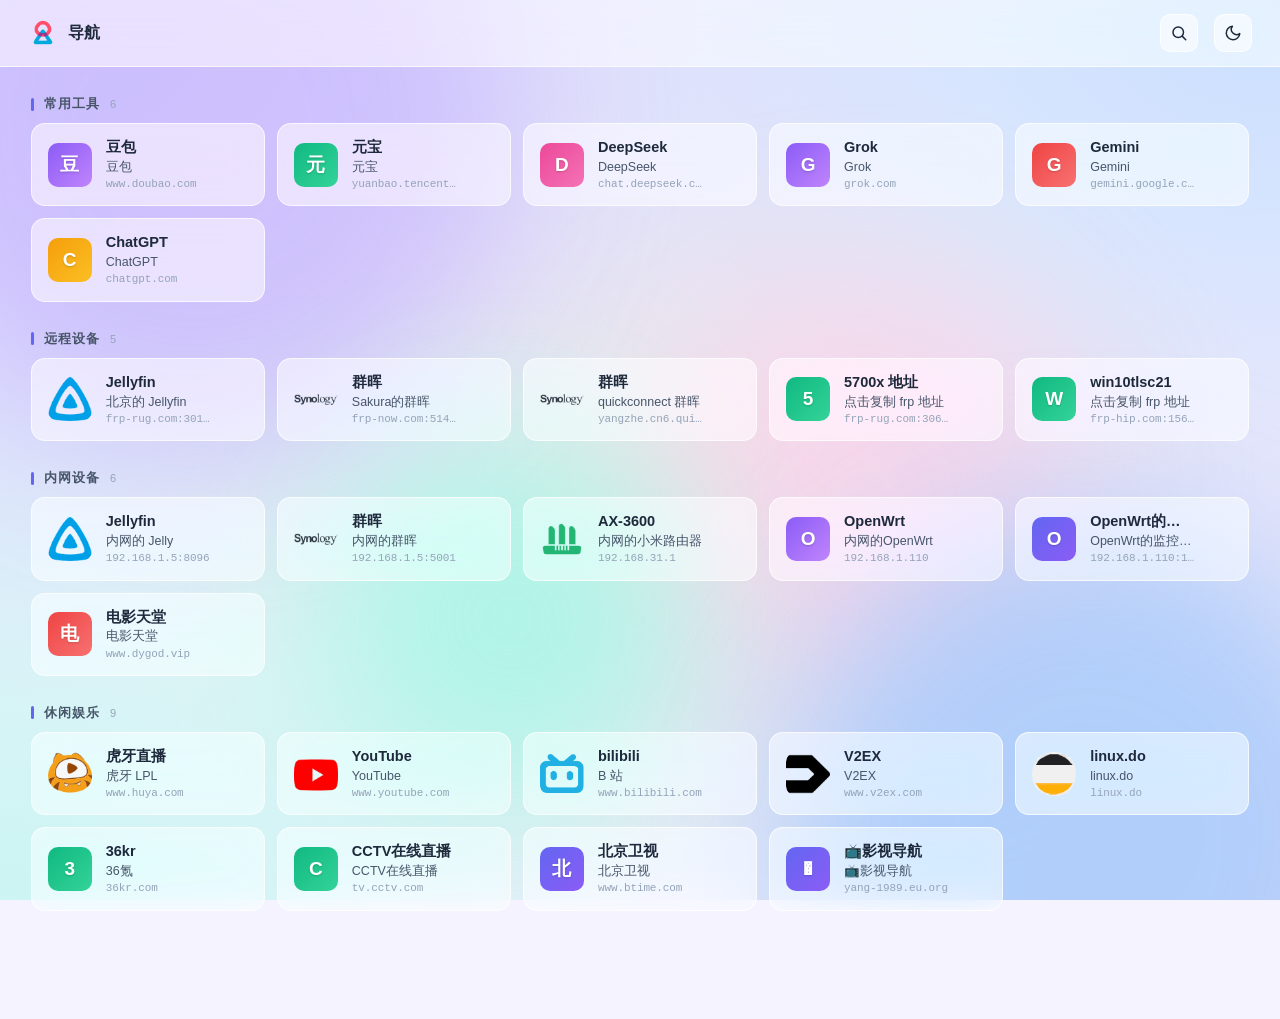
==== index.html @ 004cefe4 "Update index.html" ====
<!DOCTYPE html>
<html lang="zh-CN">
<head>
<meta charset="UTF-8">
<meta http-equiv="X-UA-Compatible" content="IE=edge">
<meta name="viewport" content="width=device-width, initial-scale=1, viewport-fit=cover">
<meta name="description" content="yangzhe 的个人导航页">
<title>导航</title>
<link rel="shortcut icon" type="image/x-icon" href="./img/云谷内网.png">
<style>
  :root {
    --radius-sm: 10px;
    --radius-md: 14px;
    --radius-lg: 22px;
    --transition: 200ms cubic-bezier(0.4, 0, 0.2, 1);
    --font-sans: -apple-system, BlinkMacSystemFont, "Segoe UI", "PingFang SC",
      "Hiragino Sans GB", "Microsoft YaHei", sans-serif;
  }

  [data-theme="dark"] {
    --bg-base: #0b1020;
    --bg-gradient:
      radial-gradient(ellipse at 12% 8%, rgba(76, 29, 149, 0.30) 0%, transparent 55%),
      radial-gradient(ellipse at 88% 12%, rgba(30, 58, 138, 0.28) 0%, transparent 55%),
      radial-gradient(ellipse at 70% 92%, rgba(131, 24, 67, 0.22) 0%, transparent 55%);
    --blob-1: #4c1d95;
    --blob-2: #1e3a8a;
    --blob-3: #831843;
    --blob-4: #134e4a;
    --blob-opacity: 0.55;
    --glass-bg: rgba(20, 27, 50, 0.42);
    --glass-bg-strong: rgba(20, 27, 50, 0.62);
    --glass-border: rgba(255, 255, 255, 0.08);
    --glass-border-hover: rgba(255, 255, 255, 0.18);
    --text-1: #f1f5f9;
    --text-2: #94a3b8;
    --text-3: #64748b;
    --accent: #818cf8;
    --accent-soft: rgba(129, 140, 248, 0.18);
    --shadow: 0 10px 40px rgba(0, 0, 0, 0.35);
    --shadow-hover: 0 16px 50px rgba(0, 0, 0, 0.5);
    --avatar-shadow: rgba(0, 0, 0, 0.3);
  }

  [data-theme="light"] {
    --bg-base: #f5f3ff;
    --bg-gradient:
      radial-gradient(ellipse at 0% 0%, rgba(196, 181, 253, 0.55) 0%, transparent 55%),
      radial-gradient(ellipse at 100% 0%, rgba(147, 197, 253, 0.45) 0%, transparent 55%),
      radial-gradient(ellipse at 100% 100%, rgba(251, 207, 232, 0.5) 0%, transparent 55%),
      radial-gradient(ellipse at 0% 100%, rgba(153, 246, 228, 0.45) 0%, transparent 55%),
      radial-gradient(ellipse at 50% 50%, rgba(254, 240, 138, 0.18) 0%, transparent 70%);
    --blob-1: #c4b5fd;
    --blob-2: #93c5fd;
    --blob-3: #fbcfe8;
    --blob-4: #99f6e4;
    --blob-opacity: 0.7;
    --glass-bg: rgba(255, 255, 255, 0.55);
    --glass-bg-strong: rgba(255, 255, 255, 0.78);
    --glass-border: rgba(255, 255, 255, 0.7);
    --glass-border-hover: rgba(99, 102, 241, 0.35);
    --text-1: #1e293b;
    --text-2: #475569;
    --text-3: #94a3b8;
    --accent: #6366f1;
    --accent-soft: rgba(99, 102, 241, 0.12);
    --shadow: 0 10px 30px rgba(15, 23, 42, 0.08);
    --shadow-hover: 0 16px 40px rgba(15, 23, 42, 0.14);
    --avatar-shadow: rgba(15, 23, 42, 0.12);
  }

  * { box-sizing: border-box; }

  html, body {
    margin: 0;
    padding: 0;
    min-height: 100vh;
    font-family: var(--font-sans);
    color: var(--text-1);
    -webkit-font-smoothing: antialiased;
    -moz-osx-font-smoothing: grayscale;
    transition: background-color var(--transition), color var(--transition);
  }

  body {
    overflow-x: hidden;
    background-color: var(--bg-base);
    background-image: var(--bg-gradient);
    background-attachment: fixed;
    background-size: cover;
  }

  /* 背景毛玻璃需要的彩色色块 */
  .bg-blobs {
    position: fixed;
    inset: 0;
    z-index: -1;
    overflow: hidden;
    pointer-events: none;
  }
  .bg-blobs::before,
  .bg-blobs::after,
  .bg-blobs > span {
    content: "";
    position: absolute;
    width: 50vmax;
    height: 50vmax;
    border-radius: 50%;
    filter: blur(80px);
    opacity: var(--blob-opacity);
    will-change: transform;
  }
  .bg-blobs::before {
    background: var(--blob-1);
    top: -15vmax; left: -10vmax;
    animation: float1 22s ease-in-out infinite;
  }
  .bg-blobs::after {
    background: var(--blob-2);
    bottom: -20vmax; right: -10vmax;
    animation: float2 26s ease-in-out infinite;
  }
  .bg-blobs > span:nth-child(1) {
    background: var(--blob-3);
    top: 30vh; right: 15vw;
    width: 35vmax; height: 35vmax;
    animation: float3 30s ease-in-out infinite;
  }
  .bg-blobs > span:nth-child(2) {
    background: var(--blob-4);
    bottom: 10vh; left: 25vw;
    width: 30vmax; height: 30vmax;
    animation: float1 28s ease-in-out infinite reverse;
  }
  @keyframes float1 {
    0%, 100% { transform: translate(0, 0) scale(1); }
    50% { transform: translate(8vw, 6vh) scale(1.08); }
  }
  @keyframes float2 {
    0%, 100% { transform: translate(0, 0) scale(1); }
    50% { transform: translate(-7vw, -5vh) scale(0.95); }
  }
  @keyframes float3 {
    0%, 100% { transform: translate(0, 0) scale(1); }
    50% { transform: translate(-5vw, 4vh) scale(1.1); }
  }

  /* 顶栏 */
  .topbar {
    position: sticky;
    top: 0;
    z-index: 50;
    display: flex;
    align-items: center;
    gap: 16px;
    padding: 14px 28px;
    padding-top: max(14px, env(safe-area-inset-top));
    padding-left: max(28px, env(safe-area-inset-left));
    padding-right: max(28px, env(safe-area-inset-right));
    background: var(--glass-bg);
    backdrop-filter: blur(20px) saturate(160%);
    -webkit-backdrop-filter: blur(20px) saturate(160%);
    border-bottom: 1px solid var(--glass-border);
  }
  .logo {
    display: flex;
    align-items: center;
    gap: 10px;
    text-decoration: none;
    color: var(--text-1);
    font-weight: 600;
    font-size: 16px;
  }
  .logo img {
    width: 30px;
    height: 30px;
    border-radius: 8px;
  }
  .topbar-spacer { flex: 1; }

  .icon-btn {
    width: 38px;
    height: 38px;
    display: inline-flex;
    align-items: center;
    justify-content: center;
    border: 1px solid var(--glass-border);
    background: var(--glass-bg);
    color: var(--text-1);
    border-radius: 10px;
    cursor: pointer;
    transition: var(--transition);
  }
  .icon-btn:hover {
    border-color: var(--glass-border-hover);
    transform: translateY(-1px);
  }
  .icon-btn svg { width: 18px; height: 18px; }

  /* 搜索弹框 */
  .search-modal {
    position: fixed;
    inset: 0;
    z-index: 200;
    display: flex;
    flex-direction: column;
    align-items: center;
    pointer-events: none;
  }
  .search-modal[hidden] { display: none; }
  .search-modal-backdrop {
    position: absolute;
    inset: 0;
    background: rgba(8, 12, 28, 0.32);
    backdrop-filter: blur(6px) saturate(140%);
    -webkit-backdrop-filter: blur(6px) saturate(140%);
    pointer-events: auto;
    animation: fadeIn 180ms ease-out;
  }
  [data-theme="light"] .search-modal-backdrop {
    background: rgba(15, 23, 42, 0.18);
  }
  .search-modal-panel {
    position: relative;
    margin-top: 14vh;
    pointer-events: auto;
    animation: slideDown 220ms cubic-bezier(0.34, 1.56, 0.64, 1);
    display: flex;
    flex-direction: column;
    align-items: center;
    width: min(680px, 92vw);
  }
  @keyframes fadeIn {
    from { opacity: 0; }
    to { opacity: 1; }
  }
  @keyframes slideDown {
    from { opacity: 0; transform: translateY(-12px) scale(0.98); }
    to { opacity: 1; transform: translateY(0) scale(1); }
  }
  .search-modal-hint {
    margin-top: 14px;
    text-align: center;
    font-size: 12px;
    color: var(--text-2);
    background: var(--glass-bg-strong);
    backdrop-filter: blur(20px);
    -webkit-backdrop-filter: blur(20px);
    border: 1px solid var(--glass-border);
    border-radius: 999px;
    padding: 6px 14px;
    transition: opacity 180ms ease-out, transform 180ms ease-out;
  }
  .search-modal-panel:has(.engine-popover.open) .search-modal-hint {
    opacity: 0;
    transform: translateY(-4px);
    pointer-events: none;
  }
  .search-modal-hint kbd {
    background: var(--accent-soft);
    border: 1px solid var(--glass-border);
    border-radius: 4px;
    padding: 1px 6px;
    font-family: var(--font-sans);
    font-size: 11px;
    margin: 0 2px;
    color: var(--text-1);
  }

  .search {
    position: relative;
    width: 100%;
    display: flex;
    align-items: center;
    background: var(--glass-bg-strong);
    backdrop-filter: blur(20px) saturate(160%);
    -webkit-backdrop-filter: blur(20px) saturate(160%);
    border: 1px solid var(--glass-border);
    border-radius: 999px;
    padding: 6px 6px 6px 18px;
    box-shadow: var(--shadow-hover);
    transition: var(--transition);
  }
  .search:focus-within {
    border-color: var(--accent);
    box-shadow: 0 0 0 4px var(--accent-soft), var(--shadow-hover);
  }
  .engine-btn {
    background: transparent;
    border: 0;
    color: var(--text-1);
    font-size: 14px;
    font-weight: 500;
    padding: 8px 12px;
    border-radius: 999px;
    cursor: pointer;
    display: inline-flex;
    align-items: center;
    gap: 4px;
    white-space: nowrap;
    transition: var(--transition);
  }
  .engine-btn:hover { background: var(--accent-soft); }
  .engine-btn svg { width: 14px; height: 14px; opacity: 0.6; }
  .engine-divider {
    width: 1px;
    height: 22px;
    background: var(--glass-border);
    margin: 0 4px;
  }
  .search-input {
    flex: 1;
    background: transparent;
    border: 0;
    outline: 0;
    color: var(--text-1);
    font-size: 15px;
    padding: 10px 12px;
    min-width: 0;
  }
  .search-input::placeholder { color: var(--text-3); }
  .search-submit {
    width: 38px;
    height: 38px;
    border-radius: 50%;
    border: 0;
    background: var(--accent);
    color: white;
    cursor: pointer;
    display: inline-flex;
    align-items: center;
    justify-content: center;
    transition: var(--transition);
  }
  .search-submit:hover { transform: scale(1.05); }
  .search-submit svg { width: 16px; height: 16px; }

  .engine-popover {
    position: absolute;
    top: calc(100% + 8px);
    left: 0;
    min-width: 320px;
    max-width: 420px;
    background: var(--glass-bg-strong);
    backdrop-filter: blur(20px) saturate(160%);
    -webkit-backdrop-filter: blur(20px) saturate(160%);
    border: 1px solid var(--glass-border);
    border-radius: var(--radius-md);
    padding: 8px;
    box-shadow: var(--shadow-hover);
    display: none;
    grid-template-columns: repeat(4, 1fr);
    gap: 4px;
    z-index: 60;
  }
  .engine-popover.open { display: grid; }
  .engine-popover button {
    background: transparent;
    border: 0;
    color: var(--text-1);
    padding: 8px 10px;
    border-radius: 8px;
    cursor: pointer;
    font-size: 13px;
    transition: var(--transition);
  }
  .engine-popover button:hover { background: var(--accent-soft); }
  .engine-popover button.active {
    background: var(--accent);
    color: white;
  }

  /* 主体 */
  main {
    max-width: 1800px;
    margin: 0 auto;
    padding: 28px clamp(16px, 2.4vw, 48px) 80px;
  }
  .category {
    margin-bottom: 28px;
  }
  .category-title {
    display: flex;
    align-items: center;
    gap: 10px;
    margin: 0 0 10px;
    font-size: 13px;
    font-weight: 600;
    color: var(--text-2);
    text-transform: uppercase;
    letter-spacing: 0.08em;
  }
  .category-title::before {
    content: "";
    width: 3px;
    height: 13px;
    background: var(--accent);
    border-radius: 2px;
  }
  .category-count {
    font-size: 11px;
    color: var(--text-3);
    font-weight: 400;
    text-transform: none;
    letter-spacing: 0;
  }

  .card-grid {
    display: grid;
    grid-template-columns: repeat(auto-fill, minmax(220px, 1fr));
    gap: 12px;
  }

  .card {
    position: relative;
    display: flex;
    align-items: center;
    gap: 14px;
    padding: 14px 16px;
    background: var(--glass-bg);
    backdrop-filter: blur(16px) saturate(160%);
    -webkit-backdrop-filter: blur(16px) saturate(160%);
    border: 1px solid var(--glass-border);
    border-radius: var(--radius-md);
    text-decoration: none;
    color: var(--text-1);
    cursor: pointer;
    transition: var(--transition);
    overflow: hidden;
    min-width: 0;
  }
  .card::before {
    content: "";
    position: absolute;
    inset: 0;
    background: linear-gradient(135deg, var(--accent-soft), transparent 60%);
    opacity: 0;
    transition: var(--transition);
    pointer-events: none;
  }
  .card:hover {
    transform: translateY(-2px);
    border-color: var(--glass-border-hover);
    box-shadow: var(--shadow-hover);
    background: var(--glass-bg-strong);
  }
  .card:hover::before { opacity: 1; }

  .card-icon {
    flex-shrink: 0;
    width: 44px;
    height: 44px;
    border-radius: 10px;
    display: flex;
    align-items: center;
    justify-content: center;
    overflow: hidden;
  }
  .card-icon img {
    width: 100%;
    height: 100%;
    object-fit: contain;
    border-radius: 9px;
  }
  .card-icon.letter {
    color: white;
    font-weight: 600;
    font-size: 19px;
    text-shadow: 0 1px 2px rgba(0, 0, 0, 0.18);
  }
  .card-text {
    flex: 1;
    min-width: 0;
    display: flex;
    flex-direction: column;
    gap: 2px;
  }
  .card-title {
    font-size: 14.5px;
    font-weight: 600;
    line-height: 1.3;
    white-space: nowrap;
    overflow: hidden;
    text-overflow: ellipsis;
  }
  .card-desc {
    font-size: 12.5px;
    color: var(--text-2);
    line-height: 1.3;
    white-space: nowrap;
    overflow: hidden;
    text-overflow: ellipsis;
  }
  .card-url {
    font-size: 11px;
    color: var(--text-3);
    line-height: 1.3;
    font-family: ui-monospace, SFMono-Regular, Menlo, Consolas, monospace;
    white-space: nowrap;
    overflow: hidden;
    text-overflow: ellipsis;
    letter-spacing: -0.01em;
  }
  .card-action {
    flex-shrink: 0;
    width: 24px;
    height: 24px;
    border-radius: 6px;
    display: inline-flex;
    align-items: center;
    justify-content: center;
    color: var(--text-3);
    transition: var(--transition);
    background: transparent;
    border: 0;
    cursor: pointer;
    opacity: 0;
  }
  .card:hover .card-action { color: var(--accent); opacity: 1; }
  .card-action svg { width: 13px; height: 13px; }

  /* 空状态 */
  .empty {
    text-align: center;
    padding: 80px 20px;
    color: var(--text-3);
  }

  /* Toast */
  .toast {
    position: fixed;
    bottom: 32px;
    left: 50%;
    transform: translateX(-50%) translateY(20px);
    padding: 10px 18px;
    background: var(--glass-bg-strong);
    backdrop-filter: blur(20px);
    -webkit-backdrop-filter: blur(20px);
    border: 1px solid var(--glass-border);
    border-radius: 999px;
    color: var(--text-1);
    font-size: 13px;
    box-shadow: var(--shadow-hover);
    opacity: 0;
    pointer-events: none;
    transition: opacity var(--transition), transform var(--transition);
    z-index: 100;
    display: flex;
    align-items: center;
    gap: 8px;
  }
  .toast.show {
    opacity: 1;
    transform: translateX(-50%) translateY(0);
  }
  .toast svg { width: 16px; height: 16px; color: #10b981; }

  /* 回到顶部 */
  .to-top {
    position: fixed;
    bottom: 24px;
    right: 24px;
    z-index: 90;
    opacity: 0;
    pointer-events: none;
    transition: opacity var(--transition), transform var(--transition);
    transform: translateY(10px);
  }
  .to-top.show {
    opacity: 1;
    pointer-events: auto;
    transform: translateY(0);
  }

  @media (max-width: 640px) {
    .topbar {
      padding: 12px 16px;
      padding-top: max(12px, env(safe-area-inset-top));
      padding-left: max(16px, env(safe-area-inset-left));
      padding-right: max(16px, env(safe-area-inset-right));
    }
    main { padding: 16px 12px 60px; }
    .search-modal-panel { margin-top: 10vh; width: min(680px, 94vw); }
    .engine-popover {
      grid-template-columns: repeat(3, 1fr);
      min-width: 0;
      width: 100%;
      max-width: none;
    }
    .search-modal-hint { font-size: 11px; padding: 5px 12px; }
    .card-grid { grid-template-columns: repeat(auto-fill, minmax(150px, 1fr)); gap: 8px; }
    .card { padding: 8px 10px; gap: 10px; }
    .card-icon { width: 34px; height: 34px; }
    .card-icon.letter { font-size: 15px; }
    .card-title { font-size: 13px; }
    .card-desc { font-size: 11px; }
    .card-url { font-size: 10px; }
    .logo span { display: none; }
    .to-top { bottom: max(20px, env(safe-area-inset-bottom)); right: 16px; }
    .toast { bottom: max(24px, env(safe-area-inset-bottom)); }
  }

  /* 触屏设备：卡片右侧操作图标始终可见，并去掉悬停的位移防止粘连 */
  @media (hover: none) {
    .card-action { opacity: 0.55; }
    .card:hover { transform: none; }
    .card:hover .card-action { opacity: 1; }
  }

  /* 偏好减少动效：关掉背景色块漂浮动画 */
  @media (prefers-reduced-motion: reduce) {
    .bg-blobs::before,
    .bg-blobs::after,
    .bg-blobs > span { animation: none; }
  }
</style>
</head>
<body>

<div class="bg-blobs"><span></span><span></span></div>

<header class="topbar">
  <a class="logo" href="./">
    <img src="./img/云谷内网.png" alt="logo">
    <span>导航</span>
  </a>
  <div class="topbar-spacer"></div>
  <button class="icon-btn" id="search-trigger" title="搜索（按 /）" aria-label="搜索">
    <svg viewBox="0 0 24 24" fill="none" stroke="currentColor" stroke-width="2" stroke-linecap="round" stroke-linejoin="round"><circle cx="11" cy="11" r="7"/><line x1="21" y1="21" x2="16.5" y2="16.5"/></svg>
  </button>
  <button class="icon-btn" id="theme-toggle" title="切换深浅主题" aria-label="切换主题">
    <svg id="theme-icon" viewBox="0 0 24 24" fill="none" stroke="currentColor" stroke-width="2" stroke-linecap="round" stroke-linejoin="round"></svg>
  </button>
</header>

<main id="content"></main>

<div class="search-modal" id="search-modal" hidden>
  <div class="search-modal-backdrop" id="search-modal-backdrop"></div>
  <div class="search-modal-panel">
    <div class="search">
      <button class="engine-btn" id="engine-btn" type="button">
        <span id="engine-name">谷歌</span>
        <svg viewBox="0 0 24 24" fill="none" stroke="currentColor" stroke-width="2" stroke-linecap="round" stroke-linejoin="round"><polyline points="6 9 12 15 18 9"/></svg>
      </button>
      <span class="engine-divider"></span>
      <input class="search-input" id="search-input" type="text" placeholder="搜索本页书签，或回车跳转搜索引擎" autocomplete="off">
      <button class="search-submit" id="search-submit" type="button" aria-label="搜索">
        <svg viewBox="0 0 24 24" fill="none" stroke="currentColor" stroke-width="2.5" stroke-linecap="round" stroke-linejoin="round"><circle cx="11" cy="11" r="7"/><line x1="21" y1="21" x2="16.5" y2="16.5"/></svg>
      </button>
      <div class="engine-popover" id="engine-popover"></div>
    </div>
    <div class="search-modal-hint">
      <kbd>Esc</kbd> 关闭 · <kbd>Enter</kbd> 用所选引擎搜索 · 输入即时过滤本页书签
    </div>
  </div>
</div>

<button class="icon-btn to-top" id="to-top" title="回到顶部" aria-label="回到顶部">
  <svg viewBox="0 0 24 24" fill="none" stroke="currentColor" stroke-width="2" stroke-linecap="round" stroke-linejoin="round"><polyline points="18 15 12 9 6 15"/></svg>
</button>

<div class="toast" id="toast">
  <svg viewBox="0 0 24 24" fill="none" stroke="currentColor" stroke-width="2.5" stroke-linecap="round" stroke-linejoin="round"><polyline points="20 6 9 17 4 12"/></svg>
  <span id="toast-text">已复制</span>
</div>

<script>
  // ============== 数据：所有书签和搜索引擎 ==============
  const bookmarks = [
    {
      id: 'tools',
      title: '常用工具',
      items: [
        // { title: 'NextChat',       desc: 'AI 对话',         url: 'https://chat.auyunn.cn/' },
        // { title: 'TDChat',         desc: 'TDChat 在线版',    url: 'https://tdchatvip.us/' },
        // { title: '华为云',          desc: 'Huawei Cloud',    url: 'https://www.huaweicloud.com/' },
        // { title: 'linux.do 导航',   desc: 'linuxdo nav',     url: 'https://nav.linux.do/', icon: './img/linuxdo.png' },
        // { title: '青龙',            desc: '青龙面板',          url: 'https://frp-hip.com:56865/' },
        { title: '豆包',            desc: '豆包',          url: 'https://www.doubao.com/chat/', icon: './img/doubao.png'},
        { title: '元宝',            desc: '元宝',          url: 'https://yuanbao.tencent.com/chat/', icon: './img/yuanbao.png'},
        { title: 'DeepSeek',            desc: 'DeepSeek',          url: 'https://chat.deepseek.com/', icon: ''},
        { title: 'Grok',            desc: 'Grok',          url: 'https://grok.com/', icon: ''},
        { title: 'Gemini',            desc: 'Gemini',          url: 'https://gemini.google.com/app', icon: ''},
         { title: 'ChatGPT',            desc: 'ChatGPT',          url: 'https://chatgpt.com/', icon: ''},
      ],
    },
    {
      id: 'devices',
      title: '远程设备',
      items: [
        { title: 'Jellyfin',  desc: '北京的 Jellyfin',       url: 'https://frp-rug.com:30107/',         icon: './img/Jellyfin.png' },
        // { title: 'AX-3600',   desc: '家里的小米路由器',         url: 'http://1871441r7i.iok.la:18088',     icon: './img/路由器.png' },
        { title: '群晖',       desc: 'Sakura的群晖',            url: 'https://frp-now.com:51444/',          icon: './img/存储-群晖.png' },
        { title: '群晖',       desc: 'quickconnect 群晖',    url: 'https://yangzhe.cn6.quickconnect.cn/', icon: './img/存储-群晖.png' },
        // { title: '百度云盘',    desc: '群晖的百度云盘',         url: 'http://1.94.219.103:18092/',          icon: './img/baiduwangpan.png' },
        { title: '5700x 地址',     desc: '点击复制 frp 地址', copy: 'frp-rug.com:30635' },
        { title: 'win10tlsc21',   desc: '点击复制 frp 地址', copy: 'frp-hip.com:15672' },
      ],
    },
    {
      id: 'lan',
      title: '内网设备',
      items: [
        { title: 'Jellyfin',    desc: '内网的 Jelly',           url: 'http://192.168.1.5:8096/',     icon: './img/Jellyfin.png' },
        { title: '群晖',    desc: '内网的群晖',           url: 'https://192.168.1.5:5001/',     icon: './img/存储-群晖.png' },
        { title: 'AX-3600',     desc: '内网的小米路由器',         url: 'http://192.168.31.1/',          icon: './img/路由器.png' },
        { title: 'OpenWrt',     desc: '内网的OpenWrt',         url: 'http://192.168.1.110/cgi-bin/luci/',          icon: './img/OpenWrt.png' },
        { title: 'OpenWrt的监控面板',     desc: 'OpenWrt的监控面板',         url: '192.168.1.110:19999/',          icon: './img/jiankong.ico' },
        { title: '电影天堂',     desc: '电影天堂',         url: 'https://www.dygod.vip/',          icon: './img/dianying.gif' },
      ],
    },
    {
      id: 'fun',
      title: '休闲娱乐',
      items: [
        { title: '虎牙直播',  desc: '虎牙 LPL',  url: 'https://www.huya.com/lpl',    icon: './img/虎牙直播.png' },
        { title: 'YouTube', desc: 'YouTube',  url: 'https://www.youtube.com/',   icon: './img/youtube.png' },
        { title: 'bilibili', desc: 'B 站',     url: 'https://www.bilibili.com/',  icon: './img/bilibili.png' },
        { title: 'V2EX',    desc: 'V2EX',     url: 'https://www.v2ex.com/',      icon: './img/v2ex.png' },
        { title: 'linux.do', desc: 'linux.do', url: 'https://linux.do/',         icon: './img/linuxdo.png' },
        { title: '36kr', desc: '36氪', url: 'https://36kr.com/',         icon: './img/36kr.png' },
        { title: 'CCTV在线直播', desc: 'CCTV在线直播', url: 'https://tv.cctv.com/live/',         icon: './img/cctv.png' },
        { title: '北京卫视', desc: '北京卫视', url: 'https://www.btime.com/btv/btvsy_index',         icon: './img/beijing.png' },
        { title: '📺影视导航', desc: '📺影视导航', url: 'https://yang-1989.eu.org/',         icon: '' },
      ],
    },
  ];

  const engines = [
    { name: '谷歌',     url: 'https://www.google.com/search?q=' },
    { name: '必应',     url: 'https://cn.bing.com/search?q=' },
    { name: '百度',     url: 'https://www.baidu.com/s?wd=' },
    { name: 'Yandex',  url: 'https://yandex.com/search/?text=' },
    { name: 'GitHub',  url: 'https://github.com/search?q=' },
    { name: '知乎',     url: 'https://www.zhihu.com/search?type=content&q=' },
    { name: 'V2EX',    url: 'https://www.google.com/search?q=site%3Av2ex.com+' },
    { name: 'Bilibili', url: 'http://search.bilibili.com/all?keyword=' },
    { name: '豆瓣',     url: 'https://www.douban.com/search?q=' },
    { name: '微博',     url: 'https://s.weibo.com/weibo/' },
    { name: '淘宝',     url: 'https://s.taobao.com/search?q=' },
    { name: '京东',     url: 'http://search.jd.com/Search?keyword=' },
  ];

  // ============== 工具函数 ==============
  const $ = (sel) => document.querySelector(sel);
  const $$ = (sel) => document.querySelectorAll(sel);

  // 字母头像配色（按字符串哈希挑色）
  const palette = [
    ['#6366f1', '#8b5cf6'],
    ['#0ea5e9', '#22d3ee'],
    ['#10b981', '#34d399'],
    ['#f59e0b', '#fbbf24'],
    ['#ec4899', '#f472b6'],
    ['#ef4444', '#f87171'],
    ['#14b8a6', '#5eead4'],
    ['#8b5cf6', '#c084fc'],
  ];
  function pickColor(str) {
    let h = 0;
    for (let i = 0; i < str.length; i++) h = (h * 31 + str.charCodeAt(i)) >>> 0;
    return palette[h % palette.length];
  }
  function letterIcon(title) {
    const ch = (title || '?').trim().charAt(0).toUpperCase();
    const [c1, c2] = pickColor(title || '');
    return `<div class="card-icon letter" style="background:linear-gradient(135deg,${c1},${c2})">${escapeHtml(ch)}</div>`;
  }
  function imgIcon(src, alt) {
    return `<div class="card-icon" data-fallback="${escapeHtml(alt)}"><img src="${escapeHtml(src)}" alt="${escapeHtml(alt)}" loading="lazy"></div>`;
  }

  function escapeHtml(s) {
    return String(s).replace(/[&<>"']/g, (c) => ({ '&': '&amp;', '<': '&lt;', '>': '&gt;', '"': '&quot;', "'": '&#39;' }[c]));
  }

  function hostOf(url) {
    try { return new URL(url).host; } catch (e) { return url; }
  }

  // ============== 渲染 ==============
  const externalSvg = '<svg viewBox="0 0 24 24" fill="none" stroke="currentColor" stroke-width="2" stroke-linecap="round" stroke-linejoin="round"><path d="M18 13v6a2 2 0 0 1-2 2H5a2 2 0 0 1-2-2V8a2 2 0 0 1 2-2h6"/><polyline points="15 3 21 3 21 9"/><line x1="10" y1="14" x2="21" y2="3"/></svg>';
  const copySvg = '<svg viewBox="0 0 24 24" fill="none" stroke="currentColor" stroke-width="2" stroke-linecap="round" stroke-linejoin="round"><rect x="9" y="9" width="13" height="13" rx="2"/><path d="M5 15H4a2 2 0 0 1-2-2V4a2 2 0 0 1 2-2h9a2 2 0 0 1 2 2v1"/></svg>';

  function renderContent() {
    const main = $('#content');
    main.innerHTML = bookmarks.map((cat) => `
      <section class="category" id="cat-${cat.id}" data-id="${cat.id}">
        <h2 class="category-title">
          ${escapeHtml(cat.title)}
          <span class="category-count">${cat.items.length}</span>
        </h2>
        <div class="card-grid">
          ${cat.items.map((it) => renderCard(it)).join('')}
        </div>
      </section>
    `).join('');

    // 给所有 copy 卡片绑定复制
    $$('.card[data-copy]').forEach((el) => {
      el.addEventListener('click', (e) => {
        e.preventDefault();
        copyText(el.dataset.copy);
      });
    });

    // 图片加载失败时回退到字母头像
    $$('.card-icon img').forEach((img) => {
      img.addEventListener('error', () => {
        const wrap = img.parentElement;
        if (!wrap) return;
        const fallback = wrap.dataset.fallback || img.alt || '?';
        wrap.outerHTML = letterIcon(fallback);
      }, { once: true });
    });
  }

  function renderCard(item) {
    const icon = item.icon ? imgIcon(item.icon, item.title) : letterIcon(item.title);
    const title = escapeHtml(item.title);
    const desc = item.desc ? `<div class="card-desc">${escapeHtml(item.desc)}</div>` : '';
    const sub = item.copy
      ? `<div class="card-url">${escapeHtml(item.copy)}</div>`
      : (item.url ? `<div class="card-url">${escapeHtml(hostOf(item.url))}</div>` : '');
    const haystack = escapeHtml(((item.title || '') + ' ' + (item.desc || '') + ' ' + (item.url || item.copy || '')).toLowerCase());

    if (item.copy) {
      return `<a class="card" data-copy="${escapeHtml(item.copy)}" data-search="${haystack}" href="javascript:void(0)">
        ${icon}
        <div class="card-text">
          <div class="card-title">${title}</div>
          ${desc}
          ${sub}
        </div>
        <span class="card-action" title="复制">${copySvg}</span>
      </a>`;
    }
    return `<a class="card" href="${escapeHtml(item.url)}" target="_blank" rel="noopener" data-search="${haystack}">
      ${icon}
      <div class="card-text">
        <div class="card-title">${title}</div>
        ${desc}
        ${sub}
      </div>
      <span class="card-action" title="打开">${externalSvg}</span>
    </a>`;
  }

  function renderEngines() {
    const pop = $('#engine-popover');
    pop.innerHTML = engines.map((e, i) =>
      `<button type="button" data-index="${i}">${escapeHtml(e.name)}</button>`
    ).join('');
    pop.querySelectorAll('button').forEach((btn) => {
      btn.addEventListener('click', () => {
        setEngine(parseInt(btn.dataset.index, 10));
        pop.classList.remove('open');
      });
    });
  }

  // ============== 搜索引擎 ==============
  let currentEngine = 0;
  function setEngine(i) {
    currentEngine = i;
    $('#engine-name').textContent = engines[i].name;
    $$('#engine-popover button').forEach((b, j) => b.classList.toggle('active', j === i));
    localStorage.setItem('engine', String(i));
  }
  function loadEngine() {
    const saved = parseInt(localStorage.getItem('engine') || '0', 10);
    setEngine(Number.isFinite(saved) && engines[saved] ? saved : 0);
  }
  function doSearch() {
    const q = $('#search-input').value.trim();
    if (!q) return;
    window.open(engines[currentEngine].url + encodeURIComponent(q), '_blank', 'noopener');
    closeSearchModal();
  }

  // ============== 搜索弹框 ==============
  function openSearchModal() {
    const modal = $('#search-modal');
    if (!modal.hasAttribute('hidden')) return;
    modal.removeAttribute('hidden');
    setTimeout(() => $('#search-input').focus(), 30);
  }
  function closeSearchModal() {
    const modal = $('#search-modal');
    if (modal.hasAttribute('hidden')) return;
    modal.setAttribute('hidden', '');
    const input = $('#search-input');
    if (input.value) {
      input.value = '';
      filterBookmarks('');
    }
    $('#engine-popover').classList.remove('open');
  }
  function isSearchModalOpen() {
    return !$('#search-modal').hasAttribute('hidden');
  }

  // ============== 本地过滤 ==============
  function filterBookmarks(q) {
    const query = q.trim().toLowerCase();
    let total = 0, matched = 0;
    $$('section.category').forEach((sec) => {
      let visibleInCat = 0;
      sec.querySelectorAll('.card').forEach((card) => {
        total++;
        const ok = !query || card.dataset.search.includes(query);
        card.style.display = ok ? '' : 'none';
        if (ok) { visibleInCat++; matched++; }
      });
      sec.style.display = visibleInCat ? '' : 'none';
    });
    // 空状态
    let empty = $('#empty-state');
    if (query && matched === 0) {
      if (!empty) {
        empty = document.createElement('div');
        empty.id = 'empty-state';
        empty.className = 'empty';
        empty.innerHTML = `没有匹配 "<strong></strong>" 的书签<br><small>回车可用「${engines[currentEngine].name}」搜索</small>`;
        $('#content').appendChild(empty);
      }
      empty.querySelector('strong').textContent = q;
      empty.style.display = '';
    } else if (empty) {
      empty.style.display = 'none';
    }
  }

  // ============== 复制 ==============
  function copyText(text) {
    const ok = (t) => showToast(`已复制：${t}`);
    if (navigator.clipboard?.writeText) {
      navigator.clipboard.writeText(text).then(() => ok(text)).catch(() => fallback(text, ok));
    } else {
      fallback(text, ok);
    }
  }
  function fallback(text, ok) {
    const ta = document.createElement('textarea');
    ta.value = text;
    ta.style.position = 'fixed';
    ta.style.opacity = '0';
    document.body.appendChild(ta);
    ta.select();
    try { document.execCommand('copy'); ok(text); } finally { ta.remove(); }
  }

  // ============== Toast ==============
  let toastTimer;
  function showToast(text) {
    const t = $('#toast');
    $('#toast-text').textContent = text;
    t.classList.add('show');
    clearTimeout(toastTimer);
    toastTimer = setTimeout(() => t.classList.remove('show'), 1800);
  }

  // ============== 主题 ==============
  const sunSvg = '<circle cx="12" cy="12" r="4"/><path d="M12 2v2M12 20v2M4.93 4.93l1.41 1.41M17.66 17.66l1.41 1.41M2 12h2M20 12h2M4.93 19.07l1.41-1.41M17.66 6.34l1.41-1.41"/>';
  const moonSvg = '<path d="M21 12.79A9 9 0 1 1 11.21 3 7 7 0 0 0 21 12.79z"/>';
  function applyTheme(theme) {
    document.documentElement.setAttribute('data-theme', theme);
    $('#theme-icon').innerHTML = theme === 'dark' ? sunSvg : moonSvg;
    localStorage.setItem('theme', theme);
  }
  function initTheme() {
    const saved = localStorage.getItem('theme');
    if (saved === 'dark' || saved === 'light') return applyTheme(saved);
    const prefersDark = window.matchMedia('(prefers-color-scheme: dark)').matches;
    applyTheme(prefersDark ? 'dark' : 'light');
  }

  // ============== 回到顶部 ==============
  function setupToTop() {
    const btn = $('#to-top');
    window.addEventListener('scroll', () => {
      btn.classList.toggle('show', window.scrollY > 400);
    }, { passive: true });
    btn.addEventListener('click', () => window.scrollTo({ top: 0, behavior: 'smooth' }));
  }

  // ============== 初始化 ==============
  document.addEventListener('DOMContentLoaded', () => {
    initTheme();
    renderEngines();
    loadEngine();
    renderContent();
    setupToTop();

    $('#theme-toggle').addEventListener('click', () => {
      const cur = document.documentElement.getAttribute('data-theme');
      applyTheme(cur === 'dark' ? 'light' : 'dark');
    });

    $('#search-trigger').addEventListener('click', openSearchModal);
    $('#search-modal-backdrop').addEventListener('click', closeSearchModal);

    $('#engine-btn').addEventListener('click', (e) => {
      e.stopPropagation();
      $('#engine-popover').classList.toggle('open');
    });
    document.addEventListener('click', (e) => {
      if (!e.target.closest('.search')) $('#engine-popover').classList.remove('open');
    });

    const input = $('#search-input');
    input.addEventListener('input', () => filterBookmarks(input.value));
    input.addEventListener('keydown', (e) => {
      if (e.key === 'Enter') { e.preventDefault(); doSearch(); }
      else if (e.key === 'Escape') {
        e.preventDefault();
        if (input.value) {
          input.value = '';
          filterBookmarks('');
        } else {
          closeSearchModal();
        }
      }
    });
    $('#search-submit').addEventListener('click', doSearch);

    document.addEventListener('keydown', (e) => {
      if (e.ctrlKey || e.metaKey || e.altKey) return;
      const tag = (document.activeElement && document.activeElement.tagName) || '';
      const isTyping = tag === 'INPUT' || tag === 'TEXTAREA';
      if (e.key === '/' && !isTyping) {
        e.preventDefault();
        openSearchModal();
      } else if (e.key === 'Escape' && isSearchModalOpen() && !isTyping) {
        closeSearchModal();
      }
    });
  });
</script>

</body>
</html>
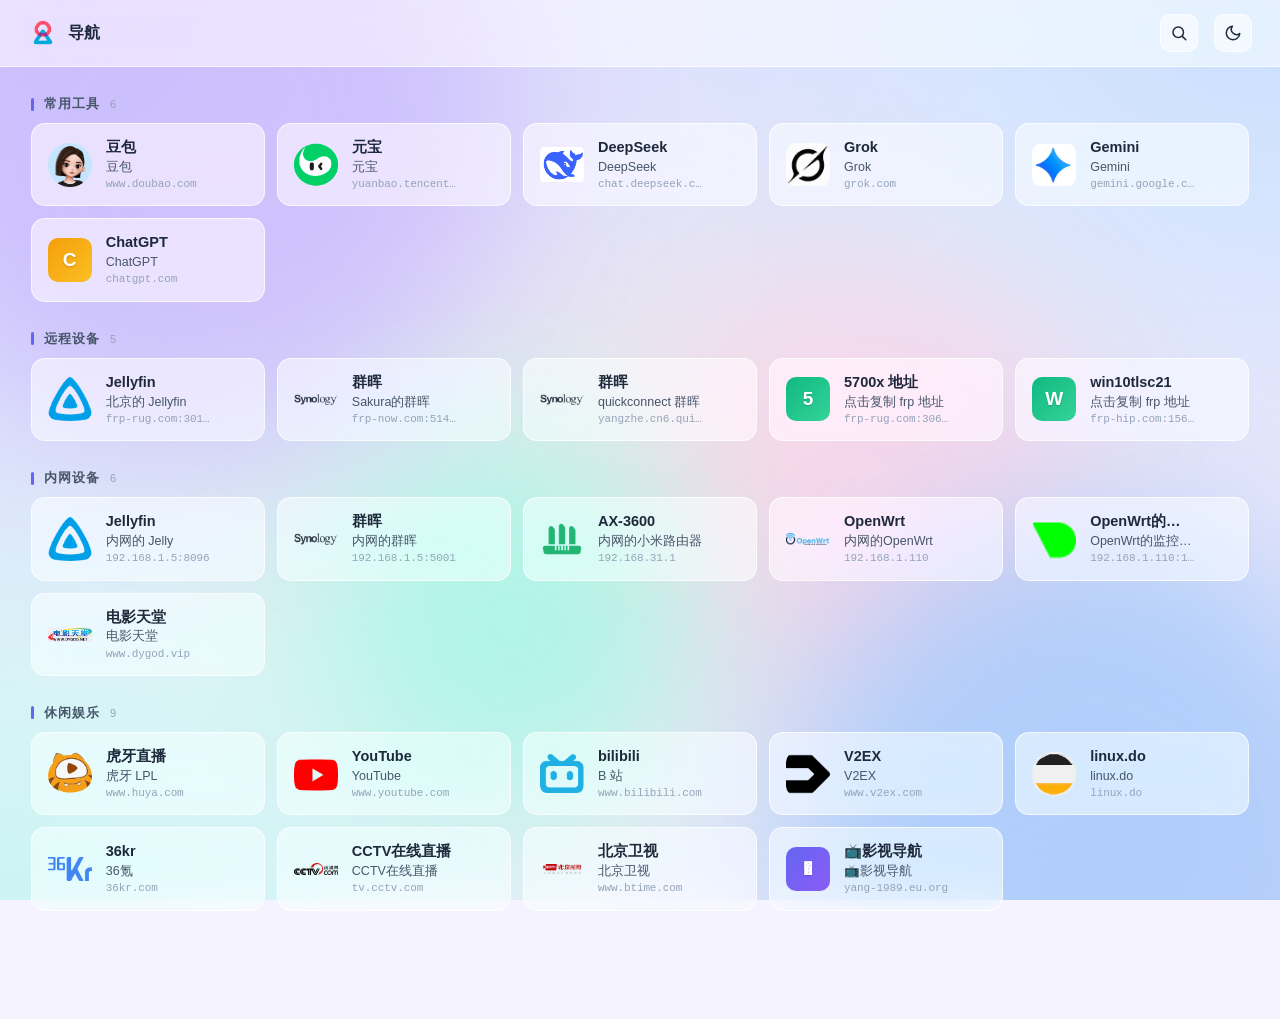
==== commit 9e2f0e14: "Update index.html" ====
--- a/index.html
+++ b/index.html
@@ -679,10 +679,10 @@
         // { title: '青龙',            desc: '青龙面板',          url: 'https://frp-hip.com:56865/' },
         { title: '豆包',            desc: '豆包',          url: 'https://www.doubao.com/chat/', icon: './img/doubao.png'},
         { title: '元宝',            desc: '元宝',          url: 'https://yuanbao.tencent.com/chat/', icon: './img/yuanbao.png'},
-        { title: 'DeepSeek',            desc: 'DeepSeek',          url: 'https://chat.deepseek.com/', icon: ''},
-        { title: 'Grok',            desc: 'Grok',          url: 'https://grok.com/', icon: ''},
-        { title: 'Gemini',            desc: 'Gemini',          url: 'https://gemini.google.com/app', icon: ''},
-         { title: 'ChatGPT',            desc: 'ChatGPT',          url: 'https://chatgpt.com/', icon: ''},
+        { title: 'DeepSeek',            desc: 'DeepSeek',          url: 'https://chat.deepseek.com/', icon: './img/ds.png'},
+        { title: 'Grok',            desc: 'Grok',          url: 'https://grok.com/', icon: './img/grok.png'},
+        { title: 'Gemini',            desc: 'Gemini',          url: 'https://gemini.google.com/app', icon: './img/gg.png'},
+         { title: 'ChatGPT',            desc: 'ChatGPT',          url: 'https://chatgpt.com/', icon: './img/gpt.png'},
       ],
     },
     {
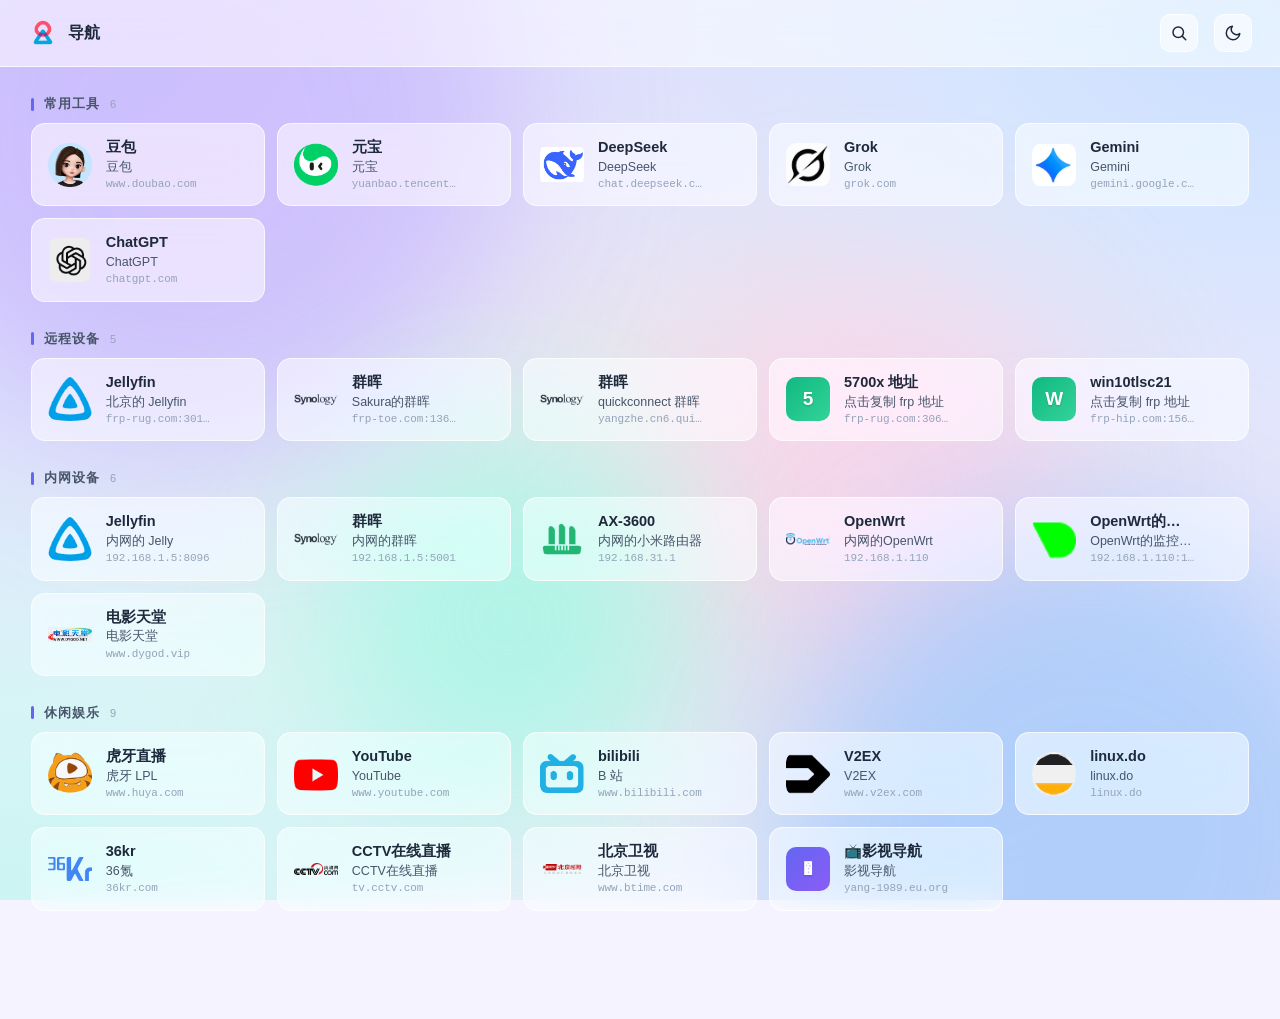
==== commit 7ce55a53: "Update index.html" ====
--- a/index.html
+++ b/index.html
@@ -691,7 +691,7 @@
       items: [
         { title: 'Jellyfin',  desc: '北京的 Jellyfin',       url: 'https://frp-rug.com:30107/',         icon: './img/Jellyfin.png' },
         // { title: 'AX-3600',   desc: '家里的小米路由器',         url: 'http://1871441r7i.iok.la:18088',     icon: './img/路由器.png' },
-        { title: '群晖',       desc: 'Sakura的群晖',            url: 'https://frp-now.com:51444/',          icon: './img/存储-群晖.png' },
+        { title: '群晖',       desc: 'Sakura的群晖',            url: 'https://frp-toe.com:13607/',          icon: './img/存储-群晖.png' },
         { title: '群晖',       desc: 'quickconnect 群晖',    url: 'https://yangzhe.cn6.quickconnect.cn/', icon: './img/存储-群晖.png' },
         // { title: '百度云盘',    desc: '群晖的百度云盘',         url: 'http://1.94.219.103:18092/',          icon: './img/baiduwangpan.png' },
         { title: '5700x 地址',     desc: '点击复制 frp 地址', copy: 'frp-rug.com:30635' },
@@ -706,7 +706,7 @@
         { title: '群晖',    desc: '内网的群晖',           url: 'https://192.168.1.5:5001/',     icon: './img/存储-群晖.png' },
         { title: 'AX-3600',     desc: '内网的小米路由器',         url: 'http://192.168.31.1/',          icon: './img/路由器.png' },
         { title: 'OpenWrt',     desc: '内网的OpenWrt',         url: 'http://192.168.1.110/cgi-bin/luci/',          icon: './img/OpenWrt.png' },
-        { title: 'OpenWrt的监控面板',     desc: 'OpenWrt的监控面板',         url: '192.168.1.110:19999/',          icon: './img/jiankong.ico' },
+        { title: 'OpenWrt的监控面板',     desc: 'OpenWrt的监控面板',         url: 'http://192.168.1.110:19999/',          icon: './img/jiankong.ico' },
         { title: '电影天堂',     desc: '电影天堂',         url: 'https://www.dygod.vip/',          icon: './img/dianying.gif' },
       ],
     },
@@ -722,7 +722,7 @@
         { title: '36kr', desc: '36氪', url: 'https://36kr.com/',         icon: './img/36kr.png' },
         { title: 'CCTV在线直播', desc: 'CCTV在线直播', url: 'https://tv.cctv.com/live/',         icon: './img/cctv.png' },
         { title: '北京卫视', desc: '北京卫视', url: 'https://www.btime.com/btv/btvsy_index',         icon: './img/beijing.png' },
-        { title: '📺影视导航', desc: '📺影视导航', url: 'https://yang-1989.eu.org/',         icon: '' },
+        { title: '📺影视导航', desc: '影视导航', url: 'https://yang-1989.eu.org/',         icon: '📺' },
       ],
     },
   ];
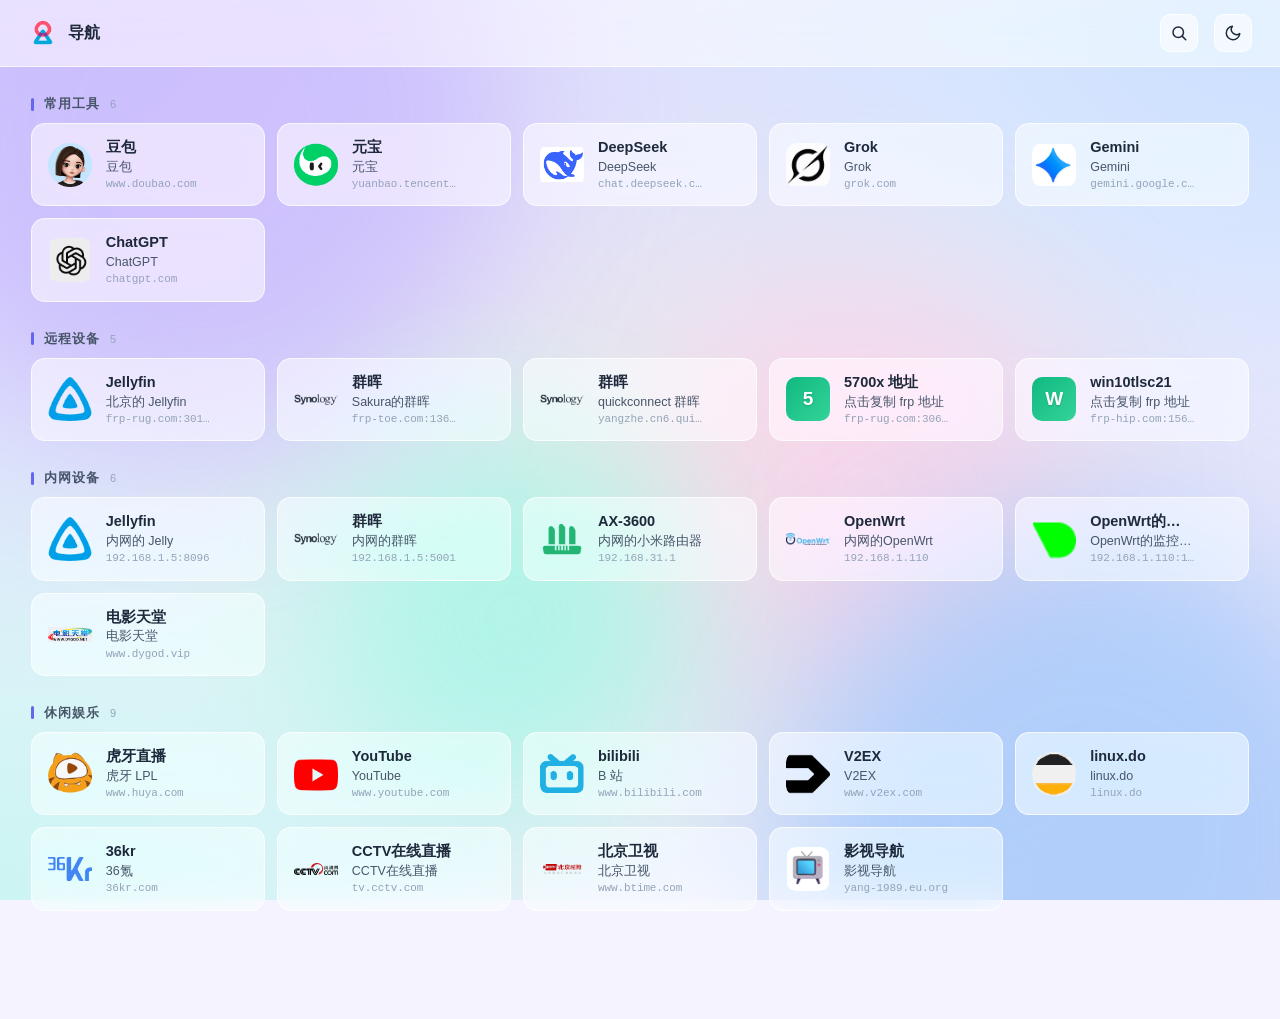
==== commit 232402c3: "Update index.html" ====
--- a/index.html
+++ b/index.html
@@ -722,7 +722,7 @@
         { title: '36kr', desc: '36氪', url: 'https://36kr.com/',         icon: './img/36kr.png' },
         { title: 'CCTV在线直播', desc: 'CCTV在线直播', url: 'https://tv.cctv.com/live/',         icon: './img/cctv.png' },
         { title: '北京卫视', desc: '北京卫视', url: 'https://www.btime.com/btv/btvsy_index',         icon: './img/beijing.png' },
-        { title: '📺影视导航', desc: '影视导航', url: 'https://yang-1989.eu.org/',         icon: '📺' },
+        { title: '影视导航', desc: '影视导航', url: 'https://yang-1989.eu.org/',         icon: './img/dianshi.png' },
       ],
     },
   ];
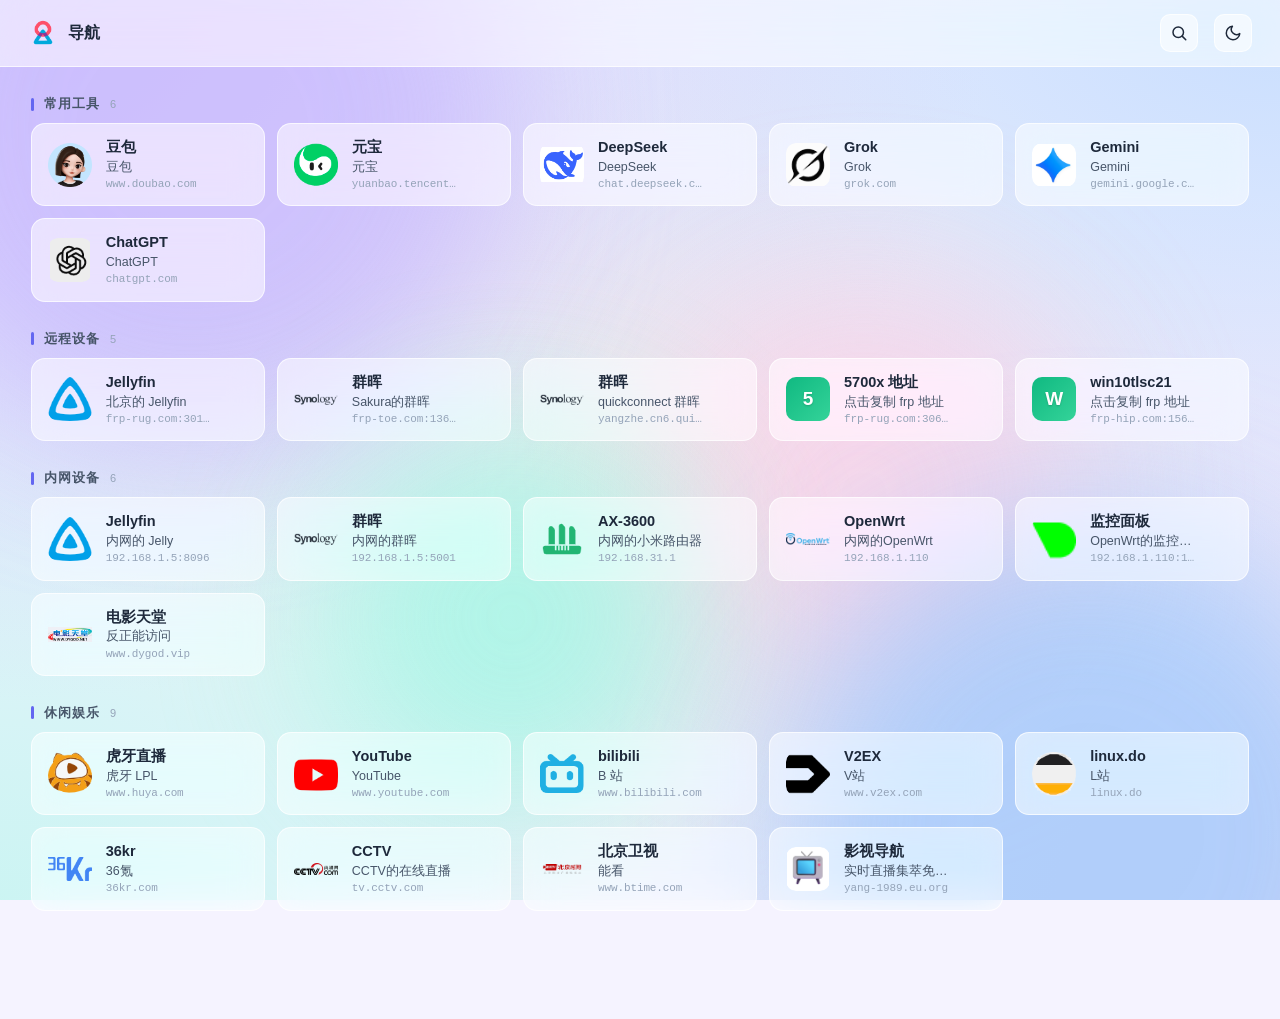
==== commit f716ea29: "Update index.html" ====
--- a/index.html
+++ b/index.html
@@ -706,8 +706,8 @@
         { title: '群晖',    desc: '内网的群晖',           url: 'https://192.168.1.5:5001/',     icon: './img/存储-群晖.png' },
         { title: 'AX-3600',     desc: '内网的小米路由器',         url: 'http://192.168.31.1/',          icon: './img/路由器.png' },
         { title: 'OpenWrt',     desc: '内网的OpenWrt',         url: 'http://192.168.1.110/cgi-bin/luci/',          icon: './img/OpenWrt.png' },
-        { title: 'OpenWrt的监控面板',     desc: 'OpenWrt的监控面板',         url: 'http://192.168.1.110:19999/',          icon: './img/jiankong.ico' },
-        { title: '电影天堂',     desc: '电影天堂',         url: 'https://www.dygod.vip/',          icon: './img/dianying.gif' },
+        { title: '监控面板',     desc: 'OpenWrt的监控面板',         url: 'http://192.168.1.110:19999/',          icon: './img/jiankong.ico' },
+        { title: '电影天堂',     desc: '反正能访问',         url: 'https://www.dygod.vip/',          icon: './img/dianying.gif' },
       ],
     },
     {
@@ -717,12 +717,12 @@
         { title: '虎牙直播',  desc: '虎牙 LPL',  url: 'https://www.huya.com/lpl',    icon: './img/虎牙直播.png' },
         { title: 'YouTube', desc: 'YouTube',  url: 'https://www.youtube.com/',   icon: './img/youtube.png' },
         { title: 'bilibili', desc: 'B 站',     url: 'https://www.bilibili.com/',  icon: './img/bilibili.png' },
-        { title: 'V2EX',    desc: 'V2EX',     url: 'https://www.v2ex.com/',      icon: './img/v2ex.png' },
-        { title: 'linux.do', desc: 'linux.do', url: 'https://linux.do/',         icon: './img/linuxdo.png' },
+        { title: 'V2EX',    desc: 'V站',     url: 'https://www.v2ex.com/',      icon: './img/v2ex.png' },
+        { title: 'linux.do', desc: 'L站', url: 'https://linux.do/',         icon: './img/linuxdo.png' },
         { title: '36kr', desc: '36氪', url: 'https://36kr.com/',         icon: './img/36kr.png' },
-        { title: 'CCTV在线直播', desc: 'CCTV在线直播', url: 'https://tv.cctv.com/live/',         icon: './img/cctv.png' },
-        { title: '北京卫视', desc: '北京卫视', url: 'https://www.btime.com/btv/btvsy_index',         icon: './img/beijing.png' },
-        { title: '影视导航', desc: '影视导航', url: 'https://yang-1989.eu.org/',         icon: './img/dianshi.png' },
+        { title: 'CCTV', desc: 'CCTV的在线直播', url: 'https://tv.cctv.com/live/',         icon: './img/cctv.png' },
+        { title: '北京卫视', desc: '能看', url: 'https://www.btime.com/btv/btvsy_index',         icon: './img/beijing.png' },
+        { title: '影视导航', desc: '实时直播集萃免费分享', url: 'https://yang-1989.eu.org/',         icon: './img/dianshi.png' },
       ],
     },
   ];
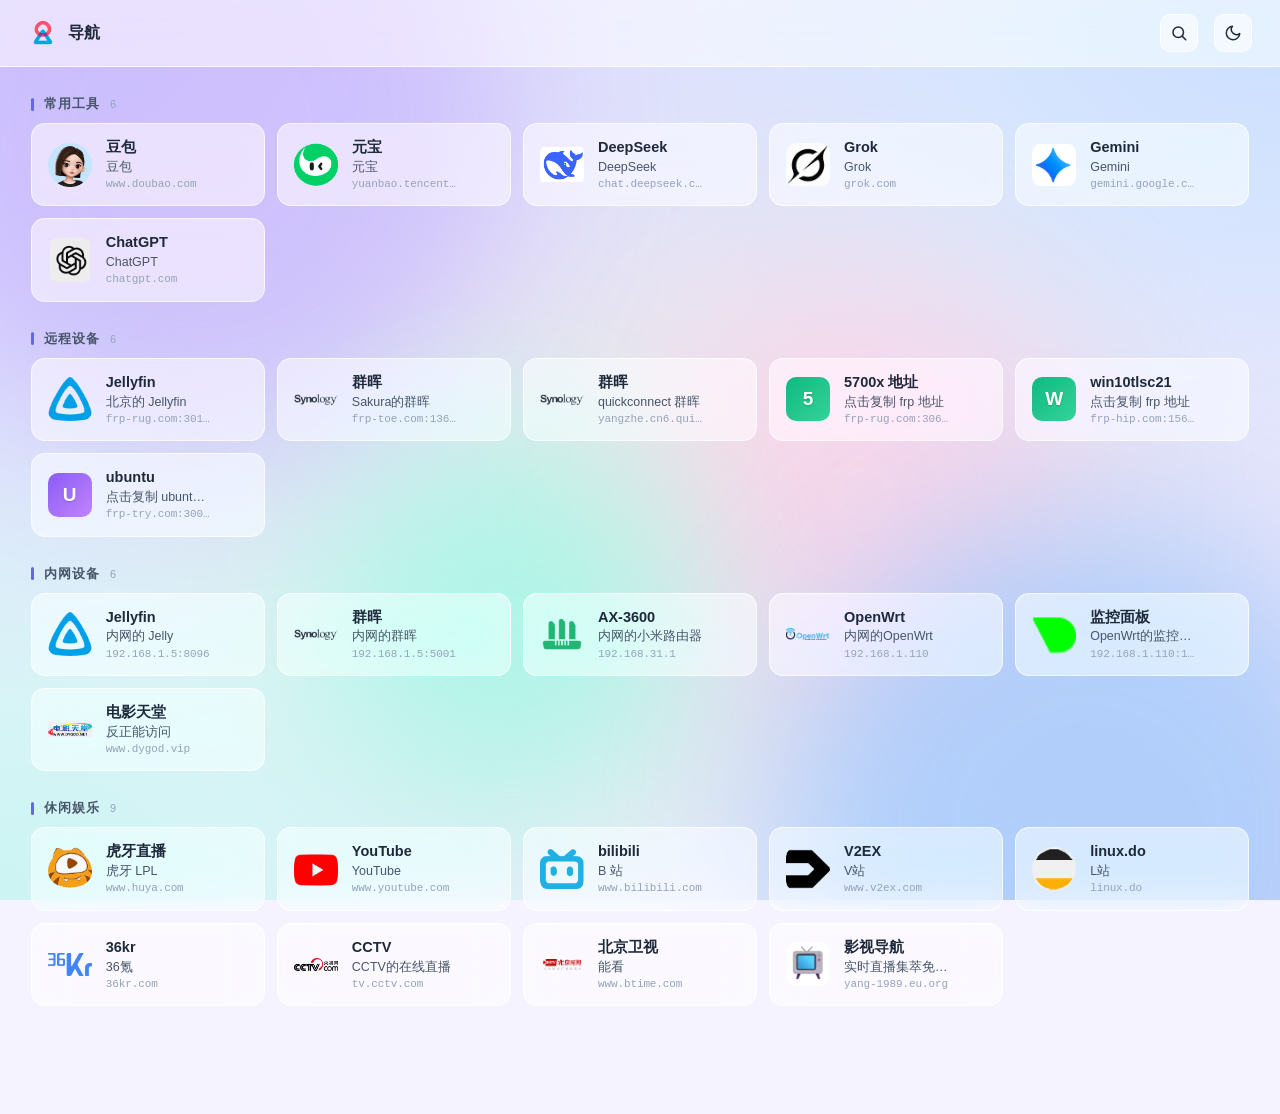
==== commit d5d54202: "Update index.html" ====
--- a/index.html
+++ b/index.html
@@ -696,6 +696,7 @@
         // { title: '百度云盘',    desc: '群晖的百度云盘',         url: 'http://1.94.219.103:18092/',          icon: './img/baiduwangpan.png' },
         { title: '5700x 地址',     desc: '点击复制 frp 地址', copy: 'frp-rug.com:30635' },
         { title: 'win10tlsc21',   desc: '点击复制 frp 地址', copy: 'frp-hip.com:15672' },
+        { title: 'ubuntu',   desc: '点击复制 ubuntu 地址', copy: 'frp-try.com:30099' },
       ],
     },
     {
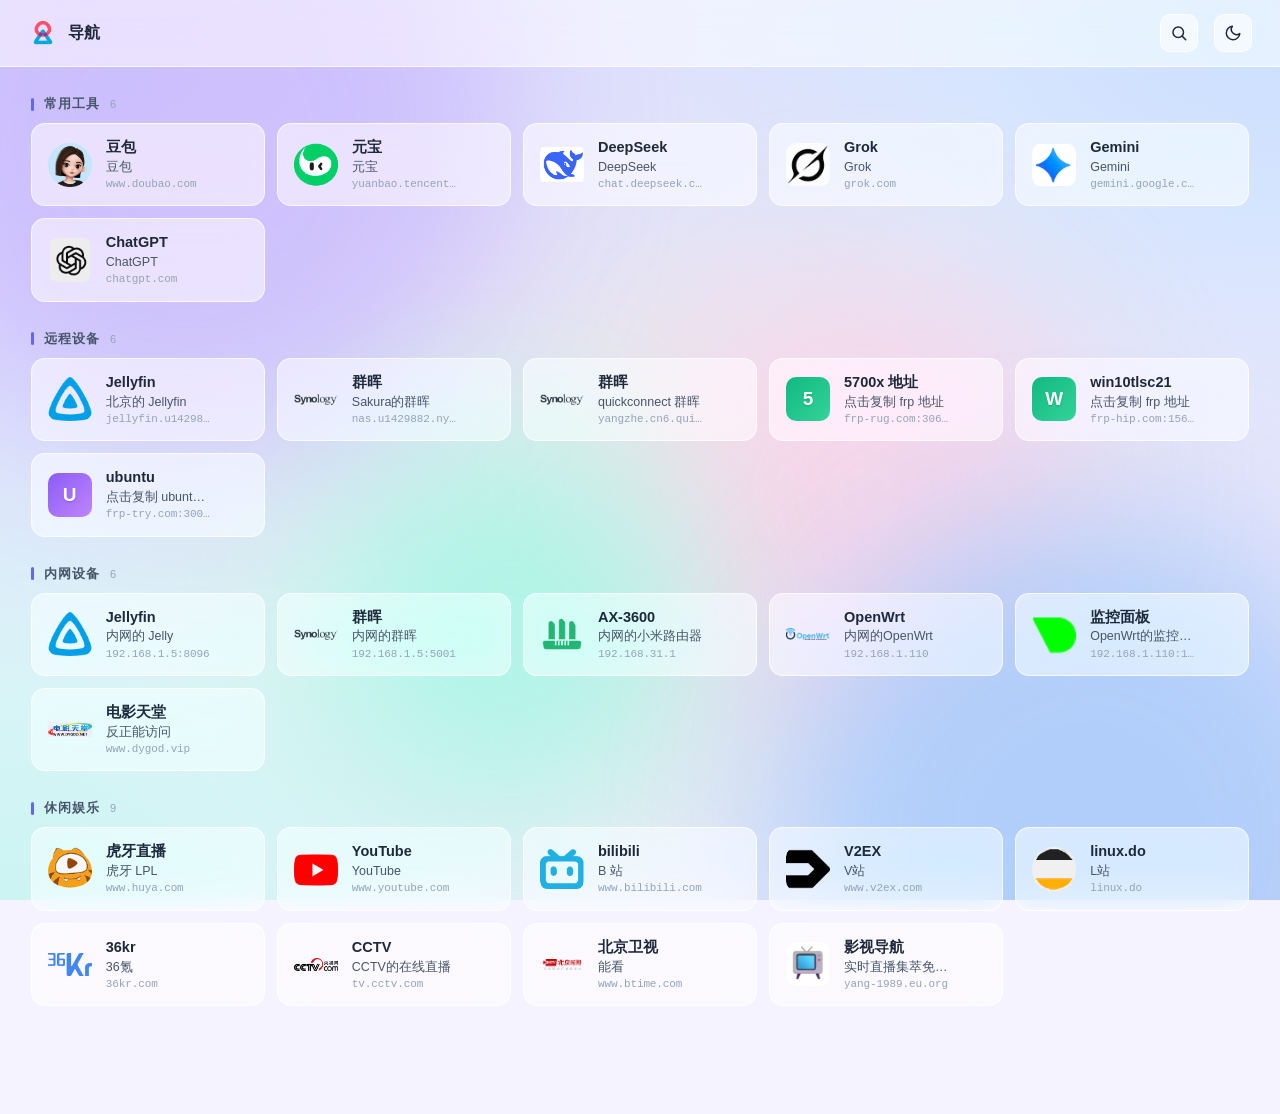
==== commit b7f6ad06: "Update index.html" ====
--- a/index.html
+++ b/index.html
@@ -689,9 +689,9 @@
       id: 'devices',
       title: '远程设备',
       items: [
-        { title: 'Jellyfin',  desc: '北京的 Jellyfin',       url: 'https://frp-rug.com:30107/',         icon: './img/Jellyfin.png' },
+        { title: 'Jellyfin',  desc: '北京的 Jellyfin',       url: 'https://jellyfin.u1429882.nyat.app:30107',         icon: './img/Jellyfin.png' },
         // { title: 'AX-3600',   desc: '家里的小米路由器',         url: 'http://1871441r7i.iok.la:18088',     icon: './img/路由器.png' },
-        { title: '群晖',       desc: 'Sakura的群晖',            url: 'https://frp-toe.com:13607/',          icon: './img/存储-群晖.png' },
+        { title: '群晖',       desc: 'Sakura的群晖',            url: 'https://nas.u1429882.nyat.app:13607',          icon: './img/存储-群晖.png' },
         { title: '群晖',       desc: 'quickconnect 群晖',    url: 'https://yangzhe.cn6.quickconnect.cn/', icon: './img/存储-群晖.png' },
         // { title: '百度云盘',    desc: '群晖的百度云盘',         url: 'http://1.94.219.103:18092/',          icon: './img/baiduwangpan.png' },
         { title: '5700x 地址',     desc: '点击复制 frp 地址', copy: 'frp-rug.com:30635' },
